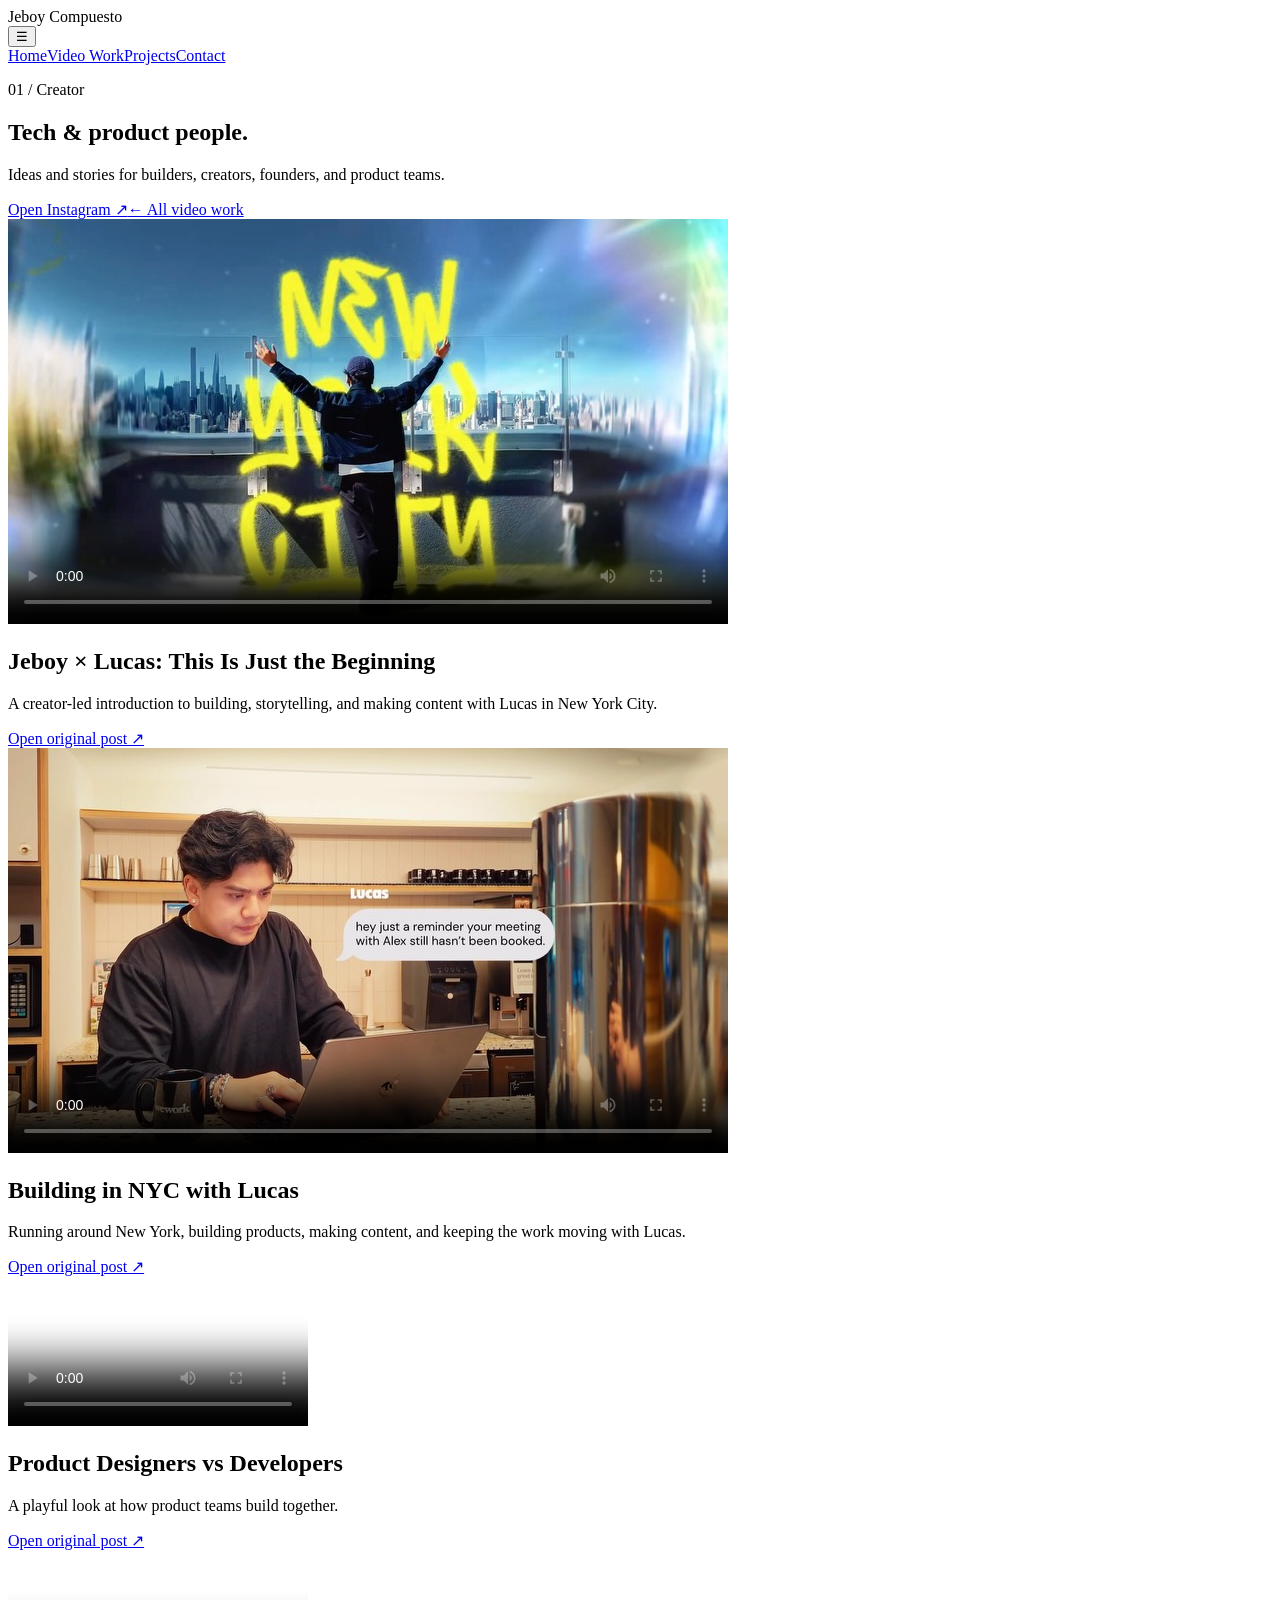
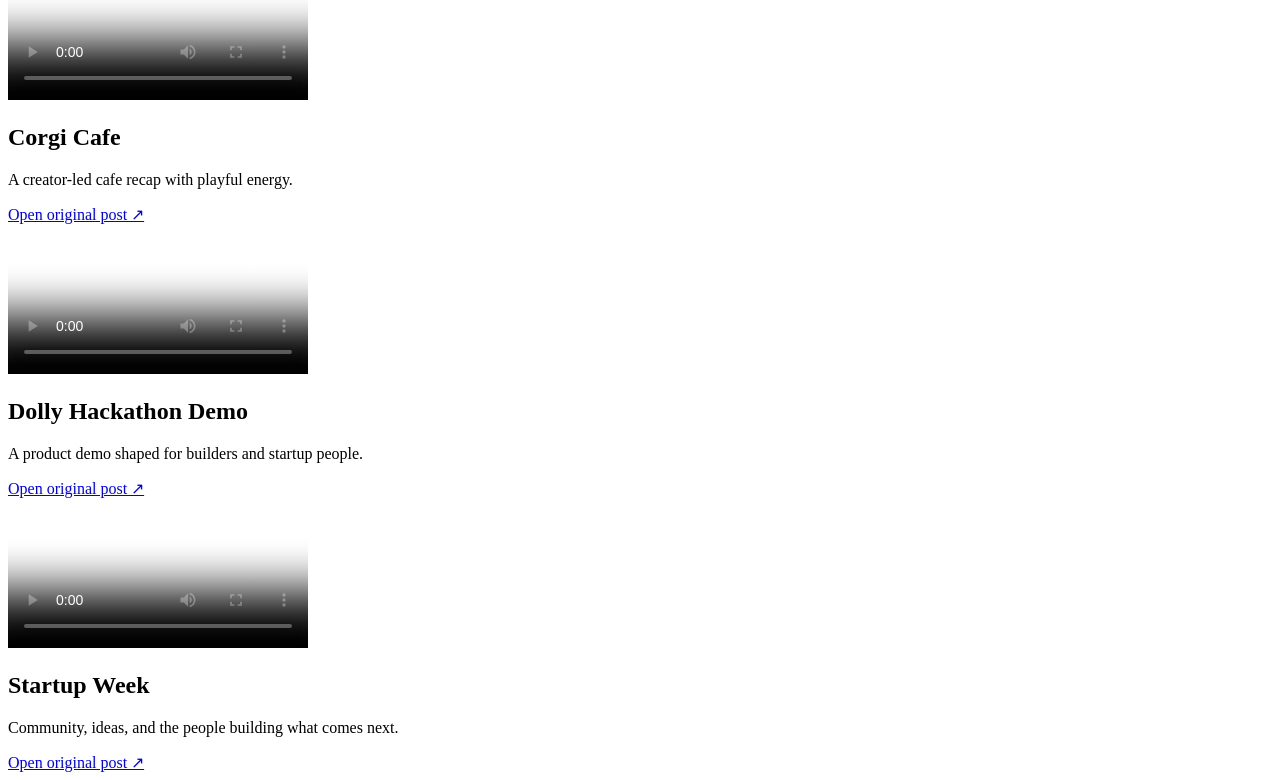
==== creator-videos.html @ 8bfc9519 "Add three new Instagram portfolio videos" ====
<!doctype html>
<html lang="en"><head><meta charset="utf-8"><meta name="viewport" content="width=device-width,initial-scale=1"><title>Tech & Product Videos — Jeboy Compuesto</title><link href="https://fonts.googleapis.com/css2?family=Inter:wght@300;400;600;800&display=swap" rel="stylesheet"><link rel="stylesheet" href="css/styles.css"></head>
<body><div class="custom-cursor"></div><div class="wrap"><header class="header"><div class="brand">Jeboy Compuesto</div><button class="nav-toggle" aria-label="Toggle Menu">&#9776;</button><nav class="nav"><a href="index.html">Home</a><a href="video-work.html">Video Work</a><a href="projects.html">Projects</a><a href="contact.html">Contact</a></nav></header><main>
<section class="collection-hero reveal"><p class="section-kicker">01 / Creator</p><h1>Tech & product people.</h1><p class="lead">Ideas and stories for builders, creators, founders, and product teams.</p><div class="collection-actions"><a class="btn" href="https://www.instagram.com/jeboyofficial" target="_blank" rel="noopener">Open Instagram ↗</a><a class="text-link" href="video-work.html">← All video work</a></div></section>
<section class="collection-grid">
  <article class="collection-item reveal"><div class="collection-video"><video controls playsinline preload="metadata" poster="images/video-thumbs/DdXOEdTvxnV.jpg" src="videos/jeboy-lucas-nyc.mp4"></video></div><div class="collection-body"><h2>Jeboy × Lucas: This Is Just the Beginning</h2><p>A creator-led introduction to building, storytelling, and making content with Lucas in New York City.</p><a class="text-link" href="https://www.instagram.com/p/DdXOEdTvxnV/" target="_blank" rel="noopener">Open original post ↗</a></div></article>
  <article class="collection-item reveal"><div class="collection-video"><video controls playsinline preload="metadata" poster="images/video-thumbs/Ddcaso3v4O0.jpg" src="videos/building-nyc-with-lucas.mp4"></video></div><div class="collection-body"><h2>Building in NYC with Lucas</h2><p>Running around New York, building products, making content, and keeping the work moving with Lucas.</p><a class="text-link" href="https://www.instagram.com/p/Ddcaso3v4O0/" target="_blank" rel="noopener">Open original post ↗</a></div></article>
  <article class="collection-item reveal"><div class="collection-video"><video controls playsinline preload="metadata" poster="images/video-thumbs/product-designers-no-play-v2.jpg" src="videos/product-designers-vs-developers.mp4"></video></div><div class="collection-body"><h2>Product Designers vs Developers</h2><p>A playful look at how product teams build together.</p><a class="text-link" href="https://www.instagram.com/jeboyofficial/reel/DaDkTh_u3FL/" target="_blank" rel="noopener">Open original post ↗</a></div></article>
  <article class="collection-item reveal"><div class="collection-video"><video controls playsinline preload="metadata" poster="images/video-thumbs/corgi-cafe-no-play.jpg" src="videos/corgi-cafe.mp4"></video></div><div class="collection-body"><h2>Corgi Cafe</h2><p>A creator-led cafe recap with playful energy.</p><a class="text-link" href="https://www.instagram.com/jeboymotion/reel/DcU87i9xpJk/" target="_blank" rel="noopener">Open original post ↗</a></div></article>
  <article class="collection-item reveal"><div class="collection-video"><video controls playsinline preload="metadata" poster="images/video-thumbs/dolly-hackathon-frame.jpg" src="videos/dolly-hackathon-demo.mp4"></video></div><div class="collection-body"><h2>Dolly Hackathon Demo</h2><p>A product demo shaped for builders and startup people.</p><a class="text-link" href="https://www.instagram.com/dollysetgo/reel/DbVvhLrMIWG/" target="_blank" rel="noopener">Open original post ↗</a></div></article>
  <article class="collection-item reveal"><div class="collection-video"><video controls playsinline preload="metadata" poster="images/video-thumbs/startup-week-no-play.jpg" src="videos/Startup-week.mp4"></video></div><div class="collection-body"><h2>Startup Week</h2><p>Community, ideas, and the people building what comes next.</p><a class="text-link" href="https://www.instagram.com/jeboyofficial/reel/Da0SbkrOvi7/" target="_blank" rel="noopener">Open original post ↗</a></div></article>
</section></main></div><script src="js/main.js" defer></script></body></html>
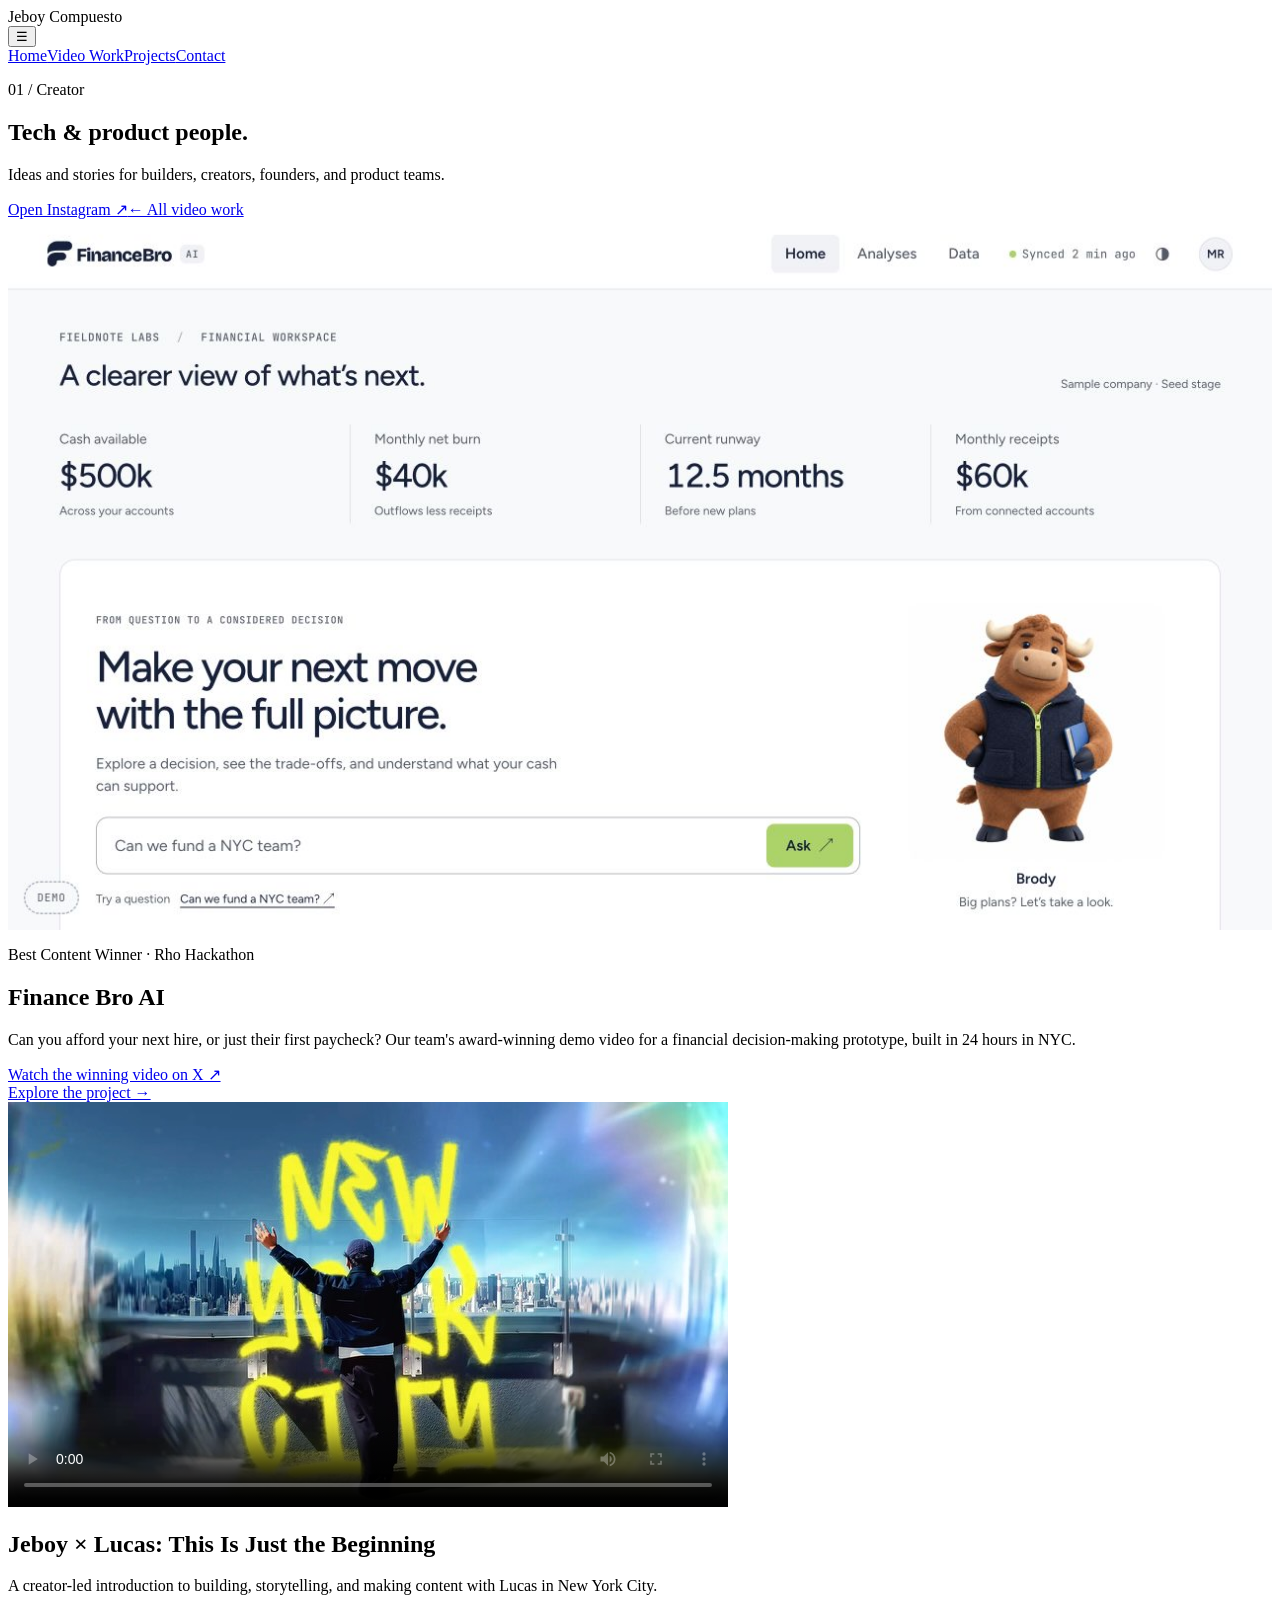
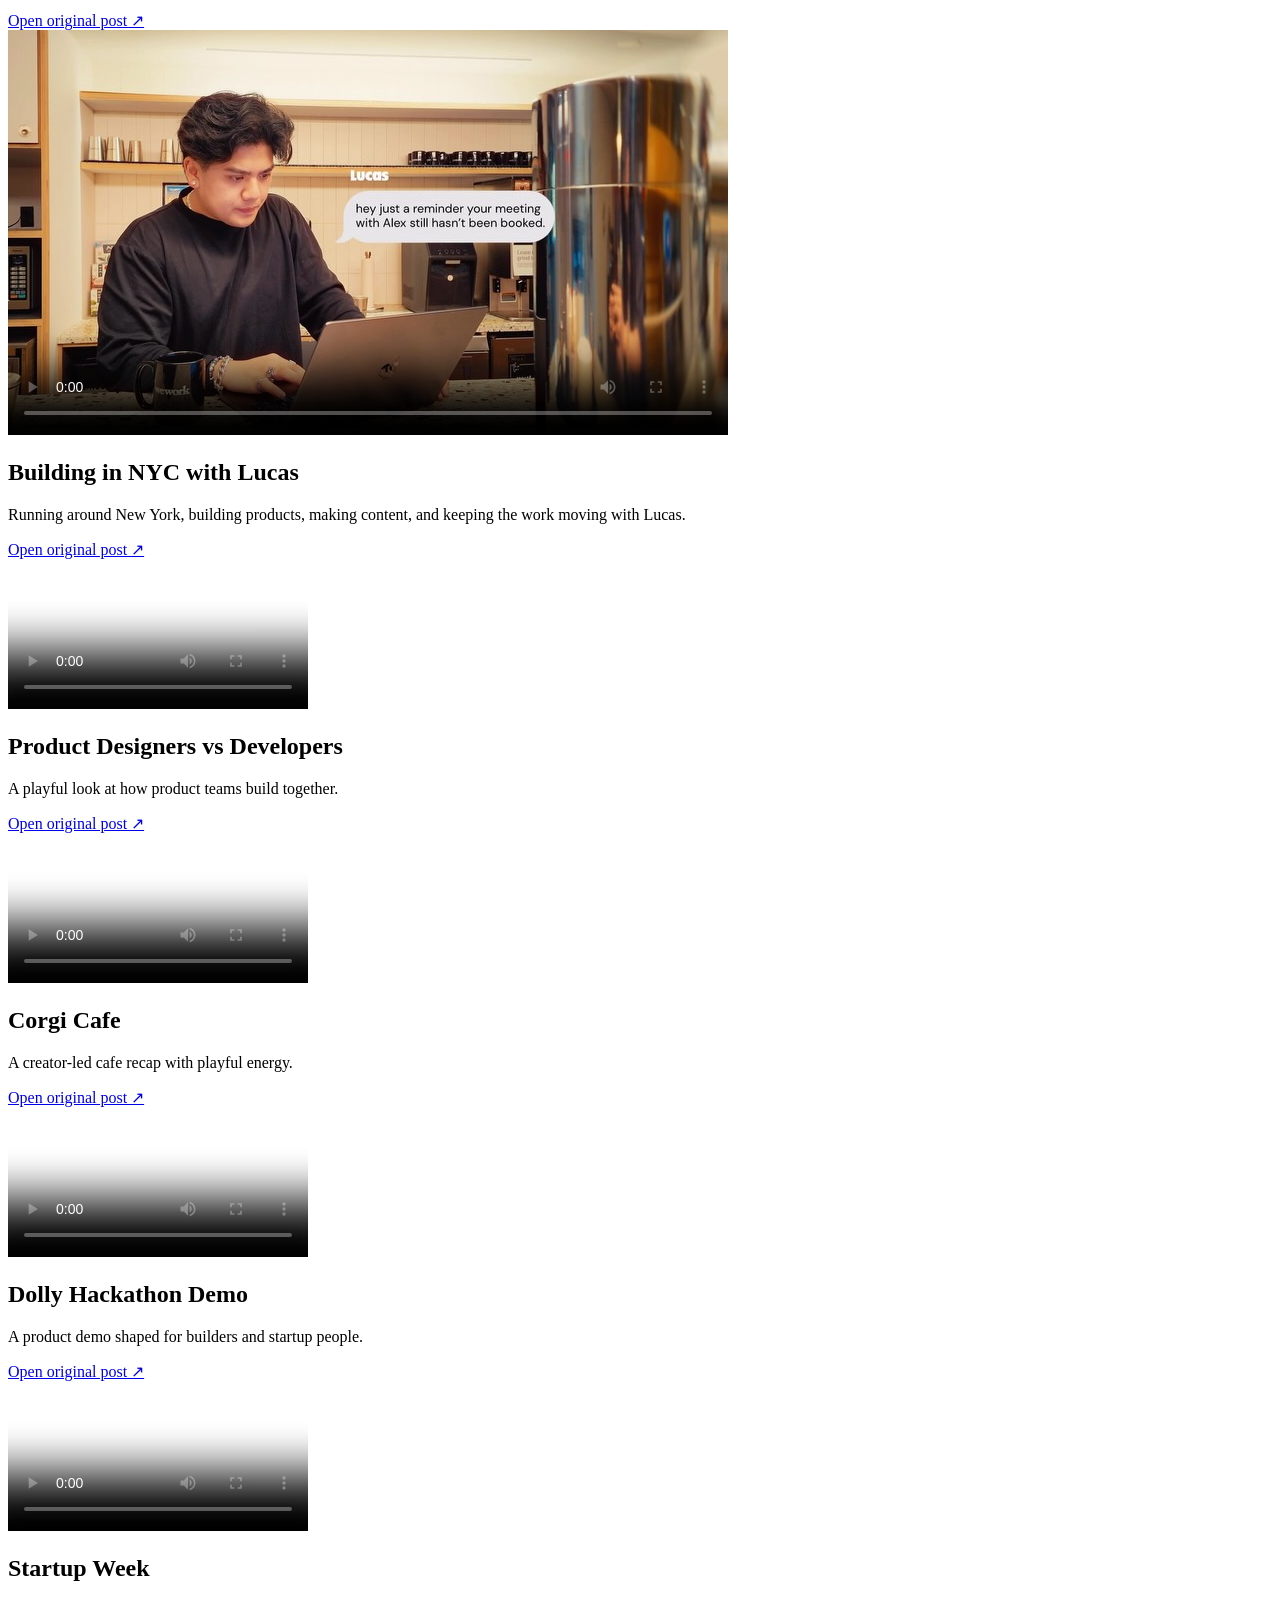
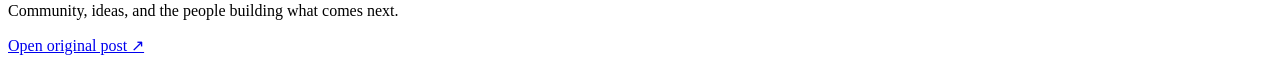
==== commit b6d6ede4: "Feature Finance Bro AI Rho Hackathon Best Content win" ====
--- a/creator-videos.html
+++ b/creator-videos.html
@@ -3,6 +3,12 @@
 <body><div class="custom-cursor"></div><div class="wrap"><header class="header"><div class="brand">Jeboy Compuesto</div><button class="nav-toggle" aria-label="Toggle Menu">&#9776;</button><nav class="nav"><a href="index.html">Home</a><a href="video-work.html">Video Work</a><a href="projects.html">Projects</a><a href="contact.html">Contact</a></nav></header><main>
 <section class="collection-hero reveal"><p class="section-kicker">01 / Creator</p><h1>Tech & product people.</h1><p class="lead">Ideas and stories for builders, creators, founders, and product teams.</p><div class="collection-actions"><a class="btn" href="https://www.instagram.com/jeboyofficial" target="_blank" rel="noopener">Open Instagram ↗</a><a class="text-link" href="video-work.html">← All video work</a></div></section>
 <section class="collection-grid">
+  <article class="collection-item reveal">
+    <a class="collection-video" style="display:block" href="https://x.com/jeboymotion/status/2099174434418655318" target="_blank" rel="noopener" aria-label="Watch Finance Bro AI, Best Content winner at Rho Hackathon, on X">
+      <img src="images/finance-bro-dashboard.png" alt="Finance Bro AI product demo" width="1280" height="720" style="display:block;width:100%;height:100%;object-fit:cover">
+    </a>
+    <div class="collection-body"><p class="section-kicker">Best Content Winner · Rho Hackathon</p><h2>Finance Bro AI</h2><p>Can you afford your next hire, or just their first paycheck? Our team's award-winning demo video for a financial decision-making prototype, built in 24 hours in NYC.</p><a class="text-link" href="https://x.com/jeboymotion/status/2099174434418655318" target="_blank" rel="noopener">Watch the winning video on X ↗</a><br><a class="text-link" href="finance-bro-ai.html">Explore the project →</a></div>
+  </article>
   <article class="collection-item reveal"><div class="collection-video"><video controls playsinline preload="metadata" poster="images/video-thumbs/DdXOEdTvxnV.jpg" src="videos/jeboy-lucas-nyc.mp4"></video></div><div class="collection-body"><h2>Jeboy × Lucas: This Is Just the Beginning</h2><p>A creator-led introduction to building, storytelling, and making content with Lucas in New York City.</p><a class="text-link" href="https://www.instagram.com/p/DdXOEdTvxnV/" target="_blank" rel="noopener">Open original post ↗</a></div></article>
   <article class="collection-item reveal"><div class="collection-video"><video controls playsinline preload="metadata" poster="images/video-thumbs/Ddcaso3v4O0.jpg" src="videos/building-nyc-with-lucas.mp4"></video></div><div class="collection-body"><h2>Building in NYC with Lucas</h2><p>Running around New York, building products, making content, and keeping the work moving with Lucas.</p><a class="text-link" href="https://www.instagram.com/p/Ddcaso3v4O0/" target="_blank" rel="noopener">Open original post ↗</a></div></article>
   <article class="collection-item reveal"><div class="collection-video"><video controls playsinline preload="metadata" poster="images/video-thumbs/product-designers-no-play-v2.jpg" src="videos/product-designers-vs-developers.mp4"></video></div><div class="collection-body"><h2>Product Designers vs Developers</h2><p>A playful look at how product teams build together.</p><a class="text-link" href="https://www.instagram.com/jeboyofficial/reel/DaDkTh_u3FL/" target="_blank" rel="noopener">Open original post ↗</a></div></article>
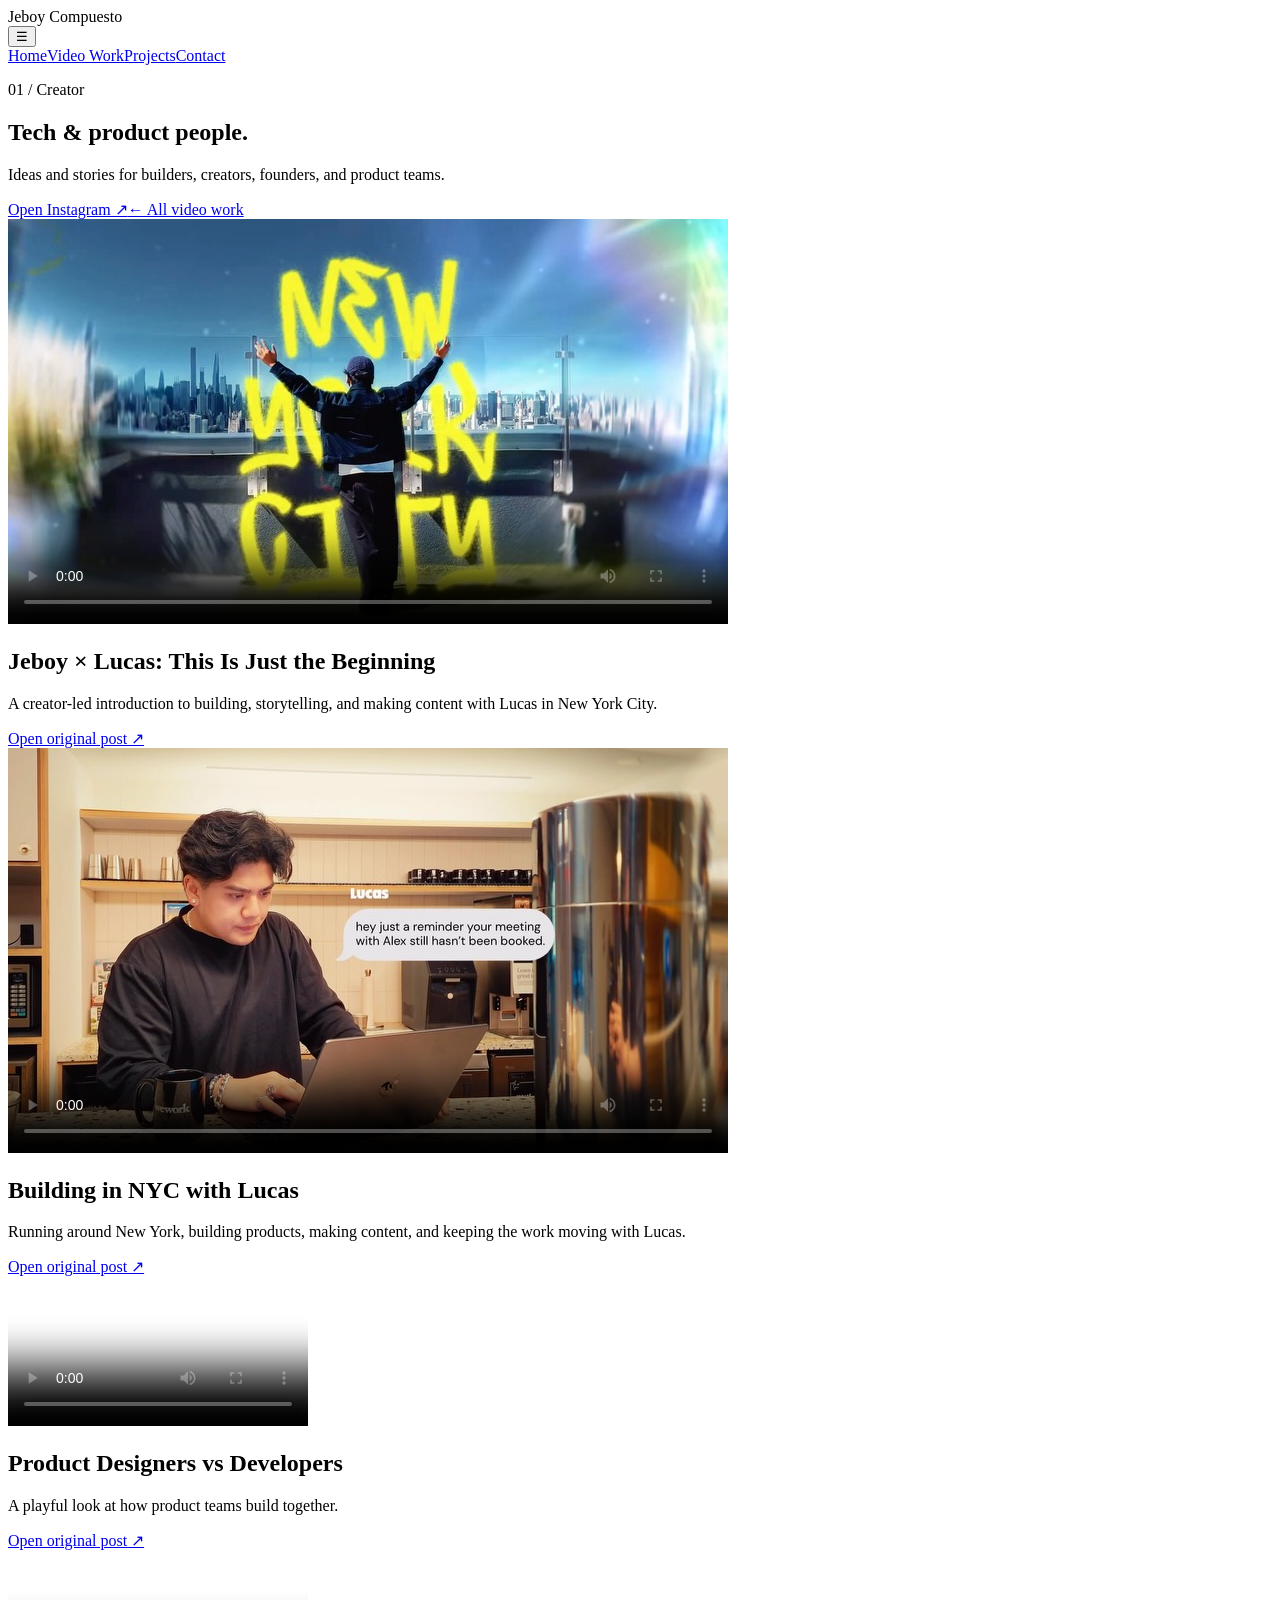
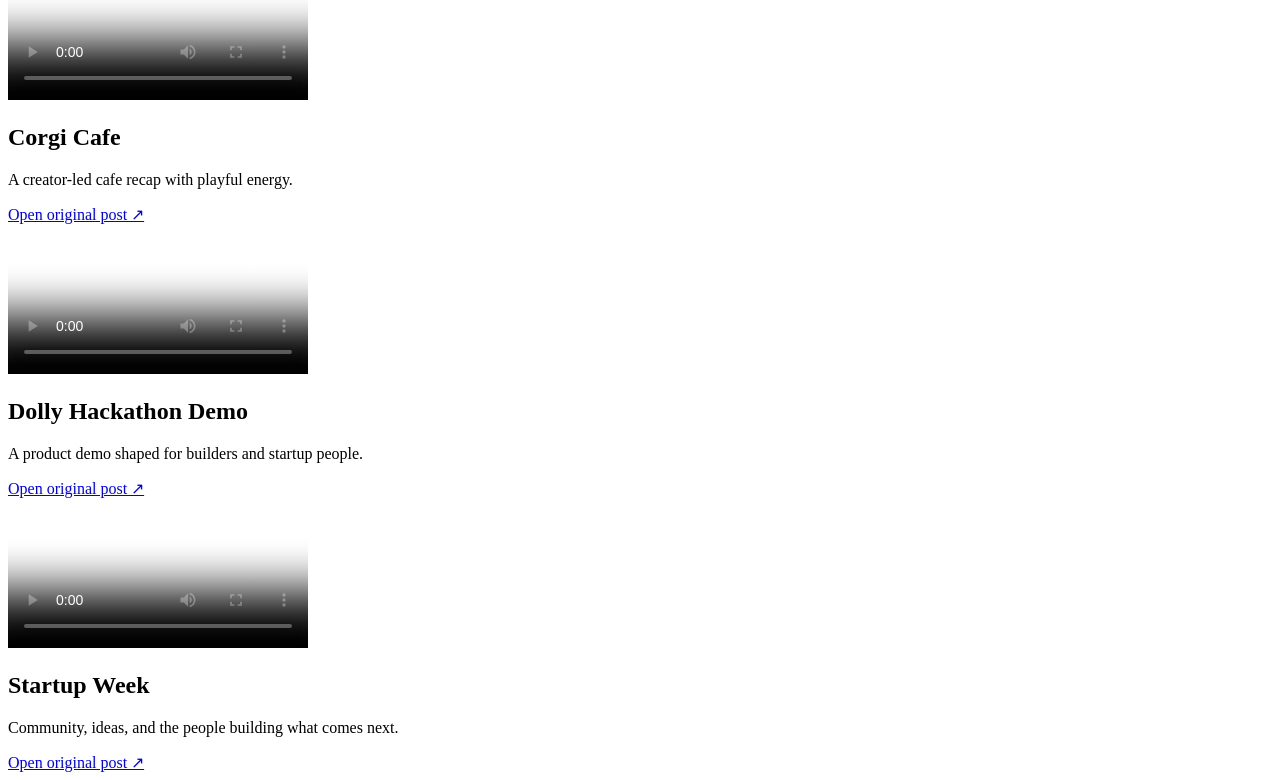
==== commit 382be4f6: "Remove Best Content spotlight from creator videos" ====
--- a/creator-videos.html
+++ b/creator-videos.html
@@ -3,12 +3,6 @@
 <body><div class="custom-cursor"></div><div class="wrap"><header class="header"><div class="brand">Jeboy Compuesto</div><button class="nav-toggle" aria-label="Toggle Menu">&#9776;</button><nav class="nav"><a href="index.html">Home</a><a href="video-work.html">Video Work</a><a href="projects.html">Projects</a><a href="contact.html">Contact</a></nav></header><main>
 <section class="collection-hero reveal"><p class="section-kicker">01 / Creator</p><h1>Tech & product people.</h1><p class="lead">Ideas and stories for builders, creators, founders, and product teams.</p><div class="collection-actions"><a class="btn" href="https://www.instagram.com/jeboyofficial" target="_blank" rel="noopener">Open Instagram ↗</a><a class="text-link" href="video-work.html">← All video work</a></div></section>
 <section class="collection-grid">
-  <article class="collection-item reveal">
-    <a class="collection-video" style="display:block" href="https://x.com/jeboymotion/status/2099174434418655318" target="_blank" rel="noopener" aria-label="Watch Finance Bro AI, Best Content winner at Rho Hackathon, on X">
-      <img src="images/finance-bro-dashboard.png" alt="Finance Bro AI product demo" width="1280" height="720" style="display:block;width:100%;height:100%;object-fit:cover">
-    </a>
-    <div class="collection-body"><p class="section-kicker">Best Content Winner · Rho Hackathon</p><h2>Finance Bro AI</h2><p>Can you afford your next hire, or just their first paycheck? Our team's award-winning demo video for a financial decision-making prototype, built in 24 hours in NYC.</p><a class="text-link" href="https://x.com/jeboymotion/status/2099174434418655318" target="_blank" rel="noopener">Watch the winning video on X ↗</a><br><a class="text-link" href="finance-bro-ai.html">Explore the project →</a></div>
-  </article>
   <article class="collection-item reveal"><div class="collection-video"><video controls playsinline preload="metadata" poster="images/video-thumbs/DdXOEdTvxnV.jpg" src="videos/jeboy-lucas-nyc.mp4"></video></div><div class="collection-body"><h2>Jeboy × Lucas: This Is Just the Beginning</h2><p>A creator-led introduction to building, storytelling, and making content with Lucas in New York City.</p><a class="text-link" href="https://www.instagram.com/p/DdXOEdTvxnV/" target="_blank" rel="noopener">Open original post ↗</a></div></article>
   <article class="collection-item reveal"><div class="collection-video"><video controls playsinline preload="metadata" poster="images/video-thumbs/Ddcaso3v4O0.jpg" src="videos/building-nyc-with-lucas.mp4"></video></div><div class="collection-body"><h2>Building in NYC with Lucas</h2><p>Running around New York, building products, making content, and keeping the work moving with Lucas.</p><a class="text-link" href="https://www.instagram.com/p/Ddcaso3v4O0/" target="_blank" rel="noopener">Open original post ↗</a></div></article>
   <article class="collection-item reveal"><div class="collection-video"><video controls playsinline preload="metadata" poster="images/video-thumbs/product-designers-no-play-v2.jpg" src="videos/product-designers-vs-developers.mp4"></video></div><div class="collection-body"><h2>Product Designers vs Developers</h2><p>A playful look at how product teams build together.</p><a class="text-link" href="https://www.instagram.com/jeboyofficial/reel/DaDkTh_u3FL/" target="_blank" rel="noopener">Open original post ↗</a></div></article>
